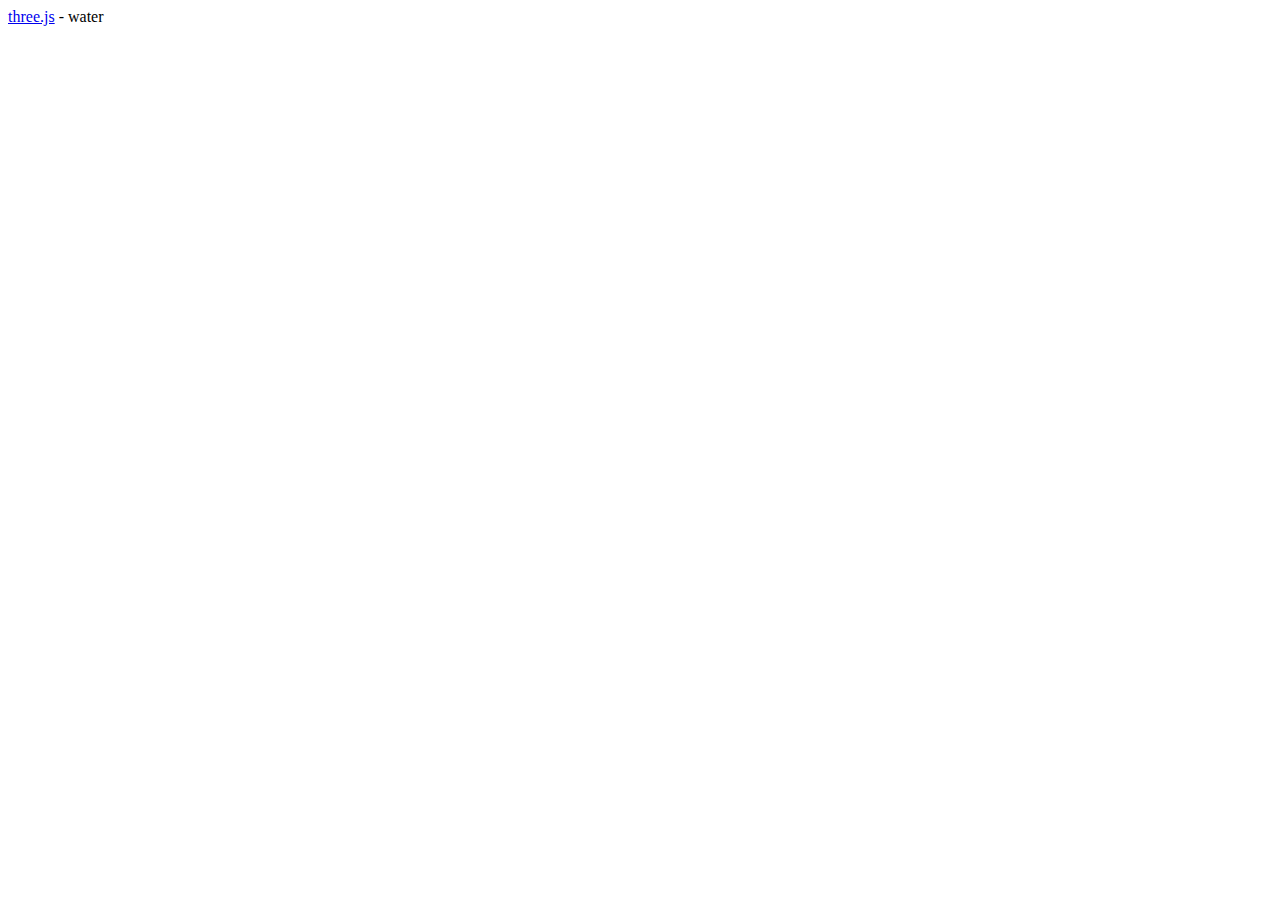
==== index.html @ 840e82a3 "add" ====
<!DOCTYPE html>
<html lang="en">
	<head>
		<title>three.js - water</title>
		<meta charset="utf-8">
		<meta name="viewport" content="width=device-width, user-scalable=no, minimum-scale=1.0, maximum-scale=1.0">
		<link type="text/css" rel="stylesheet" href="main.css">
	</head>
	<body>

		<div id="container"></div>
		<div id="info">
			<a href="https://threejs.org" target="_blank" rel="noopener noreferrer">three.js</a> - water
		</div>

		<!-- Import maps polyfill -->
		<!-- Remove this when import maps will be widely supported -->
		<script async src="https://unpkg.com/es-module-shims@1.3.6/dist/es-module-shims.js"></script>

		<script type="importmap">
			{
				"imports": {
					"three": "../build/three.module.js",
					"three/addons/": "./jsm/"
				}
			}
		</script>

		<script type="module">

			import * as THREE from 'three';

			import { GUI } from 'three/addons/libs/lil-gui.module.min.js';
			import { OrbitControls } from 'three/addons/controls/OrbitControls.js';
			import { Water } from 'three/addons/objects/Water2.js';

			let scene, camera, clock, renderer, water;

			let torusKnot;

			const params = {
				color: '#ffffff',
				scale: 4,
				flowX: 1,
				flowY: 1
			};

			init();
			animate();

			function init() {

				// scene

				scene = new THREE.Scene();

				// camera

				camera = new THREE.PerspectiveCamera( 45, window.innerWidth / window.innerHeight, 0.1, 200 );
				camera.position.set( - 15, 7, 15 );
				camera.lookAt( scene.position );

				// clock

				clock = new THREE.Clock();

				// mesh

				const torusKnotGeometry = new THREE.TorusKnotGeometry( 3, 1, 256, 32 );
				const torusKnotMaterial = new THREE.MeshNormalMaterial();

				torusKnot = new THREE.Mesh( torusKnotGeometry, torusKnotMaterial );
				torusKnot.position.y = 4;
				torusKnot.scale.set( 0.5, 0.5, 0.5 );
				scene.add( torusKnot );

				// ground

				const groundGeometry = new THREE.PlaneGeometry( 20, 20 );
				const groundMaterial = new THREE.MeshStandardMaterial( { roughness: 0.8, metalness: 0.4 } );
				const ground = new THREE.Mesh( groundGeometry, groundMaterial );
				ground.rotation.x = Math.PI * - 0.5;
				scene.add( ground );

				const textureLoader = new THREE.TextureLoader();
				textureLoader.load( 'textures/hardwood2_diffuse.jpg', function ( map ) {

					map.wrapS = THREE.RepeatWrapping;
					map.wrapT = THREE.RepeatWrapping;
					map.anisotropy = 16;
					map.repeat.set( 4, 4 );
					groundMaterial.map = map;
					groundMaterial.needsUpdate = true;

				} );

				// water

				const waterGeometry = new THREE.PlaneGeometry( 20, 20 );

				water = new Water( waterGeometry, {
					color: params.color,
					scale: params.scale,
					flowDirection: new THREE.Vector2( params.flowX, params.flowY ),
					textureWidth: 1024,
					textureHeight: 1024
				} );

				water.position.y = 1;
				water.rotation.x = Math.PI * - 0.5;
				scene.add( water );

				// skybox

				const cubeTextureLoader = new THREE.CubeTextureLoader();
				cubeTextureLoader.setPath( 'textures/cube/Park2/' );

				const cubeTexture = cubeTextureLoader.load( [
					'posx.jpg', 'negx.jpg',
					'posy.jpg', 'negy.jpg',
					'posz.jpg', 'negz.jpg'
				] );

				scene.background = cubeTexture;

				// light

				const ambientLight = new THREE.AmbientLight( 0xcccccc, 0.4 );
				scene.add( ambientLight );

				const directionalLight = new THREE.DirectionalLight( 0xffffff, 0.6 );
				directionalLight.position.set( - 1, 1, 1 );
				scene.add( directionalLight );

				// renderer

				renderer = new THREE.WebGLRenderer( { antialias: true } );
				renderer.setSize( window.innerWidth, window.innerHeight );
				renderer.setPixelRatio( window.devicePixelRatio );
				document.body.appendChild( renderer.domElement );

				// gui

				const gui = new GUI();

				gui.addColor( params, 'color' ).onChange( function ( value ) {

					water.material.uniforms[ 'color' ].value.set( value );

				} );
				gui.add( params, 'scale', 1, 10 ).onChange( function ( value ) {

					water.material.uniforms[ 'config' ].value.w = value;

				} );
				gui.add( params, 'flowX', - 1, 1 ).step( 0.01 ).onChange( function ( value ) {

					water.material.uniforms[ 'flowDirection' ].value.x = value;
					water.material.uniforms[ 'flowDirection' ].value.normalize();

				} );
				gui.add( params, 'flowY', - 1, 1 ).step( 0.01 ).onChange( function ( value ) {

					water.material.uniforms[ 'flowDirection' ].value.y = value;
					water.material.uniforms[ 'flowDirection' ].value.normalize();

				} );

				gui.open();

				//

				const controls = new OrbitControls( camera, renderer.domElement );
				controls.minDistance = 5;
				controls.maxDistance = 50;

				//

				window.addEventListener( 'resize', onWindowResize );

			}

			function onWindowResize() {

				camera.aspect = window.innerWidth / window.innerHeight;
				camera.updateProjectionMatrix();
				renderer.setSize( window.innerWidth, window.innerHeight );

			}

			function animate() {

				requestAnimationFrame( animate );

				render();

			}

			function render() {

				const delta = clock.getDelta();

				torusKnot.rotation.x += delta;
				torusKnot.rotation.y += delta * 0.5;

				renderer.render( scene, camera );

			}

		</script>

</body>
</html>
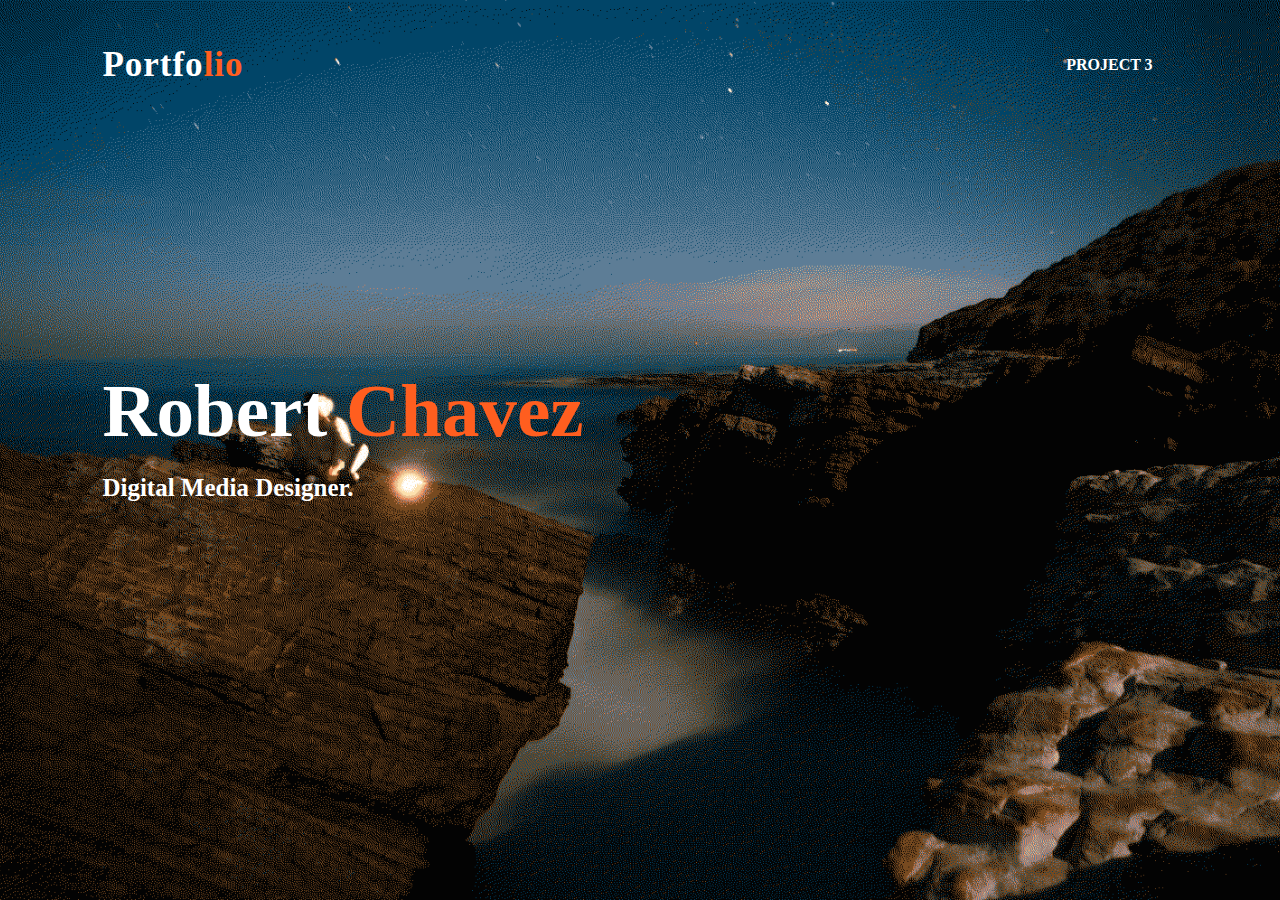
==== commit 2f914023: "add" ====
--- a/index.html
+++ b/index.html
@@ -1,213 +1,54 @@
 <!DOCTYPE html>
 <html lang="en">
-	<head>
-		<title>three.js - water</title>
-		<meta charset="utf-8">
-		<meta name="viewport" content="width=device-width, user-scalable=no, minimum-scale=1.0, maximum-scale=1.0">
-		<link type="text/css" rel="stylesheet" href="main.css">
-	</head>
-	<body>
 
-		<div id="container"></div>
-		<div id="info">
-			<a href="https://threejs.org" target="_blank" rel="noopener noreferrer">three.js</a> - water
+<head>
+
+
+
+  <title>Portfolio_RC</title>
+  <link rel="stylesheet" href="style.css">
+
+
+
+</head>
+
+
+
+<body>
+
+
+  <div class="home">
+		<nav>
+			<h2 class="logo">Portfo<span>lio</span></h2>
+			<ul>
+				<li><a href="./FISH/index.html">PROJECT 3</a></li>
+			
+          <!-- <li><a href="./Contact">Contact</a></li> -->
+        </ul>
+			<!-- <a href="#" class="btn">Subscribe</a> -->
+		</nav>
+
+		<div class="content">
+			<!-- <h4>Hello, my name is</h4> -->
+			<h1>Robert <span>Chavez</span></h1>
+			<h3>Digital Media Designer.</h3>
 		</div>
+	</div>
 
-		<!-- Import maps polyfill -->
-		<!-- Remove this when import maps will be widely supported -->
-		<script async src="https://unpkg.com/es-module-shims@1.3.6/dist/es-module-shims.js"></script>
 
-		<script type="importmap">
-			{
-				"imports": {
-					"three": "../build/three.module.js",
-					"three/addons/": "./jsm/"
-				}
-			}
-		</script>
 
-		<script type="module">
 
-			import * as THREE from 'three';
 
-			import { GUI } from 'three/addons/libs/lil-gui.module.min.js';
-			import { OrbitControls } from 'three/addons/controls/OrbitControls.js';
-			import { Water } from 'three/addons/objects/Water2.js';
 
-			let scene, camera, clock, renderer, water;
 
-			let torusKnot;
 
-			const params = {
-				color: '#ffffff',
-				scale: 4,
-				flowX: 1,
-				flowY: 1
-			};
 
-			init();
-			animate();
 
-			function init() {
 
-				// scene
 
-				scene = new THREE.Scene();
 
-				// camera
 
-				camera = new THREE.PerspectiveCamera( 45, window.innerWidth / window.innerHeight, 0.1, 200 );
-				camera.position.set( - 15, 7, 15 );
-				camera.lookAt( scene.position );
-
-				// clock
-
-				clock = new THREE.Clock();
-
-				// mesh
-
-				const torusKnotGeometry = new THREE.TorusKnotGeometry( 3, 1, 256, 32 );
-				const torusKnotMaterial = new THREE.MeshNormalMaterial();
-
-				torusKnot = new THREE.Mesh( torusKnotGeometry, torusKnotMaterial );
-				torusKnot.position.y = 4;
-				torusKnot.scale.set( 0.5, 0.5, 0.5 );
-				scene.add( torusKnot );
-
-				// ground
-
-				const groundGeometry = new THREE.PlaneGeometry( 20, 20 );
-				const groundMaterial = new THREE.MeshStandardMaterial( { roughness: 0.8, metalness: 0.4 } );
-				const ground = new THREE.Mesh( groundGeometry, groundMaterial );
-				ground.rotation.x = Math.PI * - 0.5;
-				scene.add( ground );
-
-				const textureLoader = new THREE.TextureLoader();
-				textureLoader.load( 'textures/hardwood2_diffuse.jpg', function ( map ) {
-
-					map.wrapS = THREE.RepeatWrapping;
-					map.wrapT = THREE.RepeatWrapping;
-					map.anisotropy = 16;
-					map.repeat.set( 4, 4 );
-					groundMaterial.map = map;
-					groundMaterial.needsUpdate = true;
-
-				} );
-
-				// water
-
-				const waterGeometry = new THREE.PlaneGeometry( 20, 20 );
-
-				water = new Water( waterGeometry, {
-					color: params.color,
-					scale: params.scale,
-					flowDirection: new THREE.Vector2( params.flowX, params.flowY ),
-					textureWidth: 1024,
-					textureHeight: 1024
-				} );
-
-				water.position.y = 1;
-				water.rotation.x = Math.PI * - 0.5;
-				scene.add( water );
-
-				// skybox
-
-				const cubeTextureLoader = new THREE.CubeTextureLoader();
-				cubeTextureLoader.setPath( 'textures/cube/Park2/' );
-
-				const cubeTexture = cubeTextureLoader.load( [
-					'posx.jpg', 'negx.jpg',
-					'posy.jpg', 'negy.jpg',
-					'posz.jpg', 'negz.jpg'
-				] );
-
-				scene.background = cubeTexture;
-
-				// light
-
-				const ambientLight = new THREE.AmbientLight( 0xcccccc, 0.4 );
-				scene.add( ambientLight );
-
-				const directionalLight = new THREE.DirectionalLight( 0xffffff, 0.6 );
-				directionalLight.position.set( - 1, 1, 1 );
-				scene.add( directionalLight );
-
-				// renderer
-
-				renderer = new THREE.WebGLRenderer( { antialias: true } );
-				renderer.setSize( window.innerWidth, window.innerHeight );
-				renderer.setPixelRatio( window.devicePixelRatio );
-				document.body.appendChild( renderer.domElement );
-
-				// gui
-
-				const gui = new GUI();
-
-				gui.addColor( params, 'color' ).onChange( function ( value ) {
-
-					water.material.uniforms[ 'color' ].value.set( value );
-
-				} );
-				gui.add( params, 'scale', 1, 10 ).onChange( function ( value ) {
-
-					water.material.uniforms[ 'config' ].value.w = value;
-
-				} );
-				gui.add( params, 'flowX', - 1, 1 ).step( 0.01 ).onChange( function ( value ) {
-
-					water.material.uniforms[ 'flowDirection' ].value.x = value;
-					water.material.uniforms[ 'flowDirection' ].value.normalize();
-
-				} );
-				gui.add( params, 'flowY', - 1, 1 ).step( 0.01 ).onChange( function ( value ) {
-
-					water.material.uniforms[ 'flowDirection' ].value.y = value;
-					water.material.uniforms[ 'flowDirection' ].value.normalize();
-
-				} );
-
-				gui.open();
-
-				//
-
-				const controls = new OrbitControls( camera, renderer.domElement );
-				controls.minDistance = 5;
-				controls.maxDistance = 50;
-
-				//
-
-				window.addEventListener( 'resize', onWindowResize );
-
-			}
-
-			function onWindowResize() {
-
-				camera.aspect = window.innerWidth / window.innerHeight;
-				camera.updateProjectionMatrix();
-				renderer.setSize( window.innerWidth, window.innerHeight );
-
-			}
-
-			function animate() {
-
-				requestAnimationFrame( animate );
-
-				render();
-
-			}
-
-			function render() {
-
-				const delta = clock.getDelta();
-
-				torusKnot.rotation.x += delta;
-				torusKnot.rotation.y += delta * 0.5;
-
-				renderer.render( scene, camera );
-
-			}
-
-		</script>
 
 </body>
+
 </html>
--- a/style.css
+++ b/style.css
@@ -0,0 +1,592 @@
+ @font-face {
+   font-family: aqua;
+   src: url(./dither/aqua.ttf);
+ }
+
+ * {
+   padding: 0;
+   margin: 0;
+   font-family: 'aqua';
+   box-sizing: border-box;
+ }
+
+
+
+ .home {
+   height: 100vh;
+   width: 100%;
+   background-image: url("dither/me copy.jpg");
+   background-size: cover;
+   background-position: center;
+ }
+
+
+
+
+ .about {
+   width: 100%;
+   height: 100vh;
+   background-color: black;
+
+ }
+
+
+
+ .about img{
+   height: auto;
+   width: 420px;
+   padding-left: 0px ;
+
+ }
+
+  .about-text{
+    width: 550px;
+
+  }
+
+  .main {
+    width: 1130px;
+    max-width: 95%;
+    margin: 0 auto;
+    display: flex;
+    align-items: center;
+    justify-content: space-around;
+
+  }
+
+  .abouttext h1 {
+    color: white;
+    font-size: 70px;
+    text-transform: capitalize;
+    margin-bottom: 20px;
+  }
+
+
+  .abouttext h5 {
+    color: white;
+    font-size: 25px;
+    text-transform: capitalize;
+    margin-bottom: 25px;
+    letter-spacing: 2px;
+  }
+
+.abouttext p{
+    color: #fcfc;
+    width: 600px;
+    letter-spacing: 1px;
+    line-height: 28px;
+    font-size: 18px;
+    margin-bottom: 45px;
+}
+
+
+
+
+
+
+ nav {
+   display: flex;
+   align-items: center;
+   justify-content: space-between;
+   padding-top: 45px;
+   padding-left: 8%;
+   padding-right: 8%;
+ }
+
+ .logo {
+   color: white;
+   font-size: 35px;
+   letter-spacing: 1px;
+   cursor: pointer;
+ }
+
+ span {
+   color: #ff5e1f;
+ }
+
+ nav ul li {
+   list-style-type: none;
+   display: inline-block;
+   padding: 10px 25px;
+ }
+
+ nav ul li a {
+   color: white;
+   text-decoration: none;
+   font-weight: bold;
+   text-transform: capitalize;
+   list-style-type: none;
+ }
+
+ nav ul li a:hover {
+   color: #f9004d;
+   transition: .4s;
+   list-style-type: none;
+ }
+
+ li {
+   list-style-type: none;
+ }
+
+ a {
+   color: black;
+   text-decoration: none;
+   font-weight: bold;
+   text-transform: capitalize;
+ }
+
+ a:hover {
+   color: #f9004d;
+   transition: .4s;
+ }
+
+ .content {
+   position: absolute;
+   top: 50%;
+   left: 8%;
+   transform: translateY(-50%);
+ }
+
+ h1 {
+   color: white;
+   margin: 20px 0px 20px;
+   font-size: 75px;
+ }
+
+ h3 {
+   color: white;
+   font-size: 25px;
+   margin-bottom: 50px;
+ }
+
+ h4 {
+   color: #fcfc;
+   letter-spacing: 2px;
+   font-size: 20px;
+ }
+
+ .container {
+   display: flex;
+   flex-direction: column;
+   justify-content: center;
+   align-items: center;
+   text-align: center;
+   margin: 40px 20px 0 20px;
+ }
+
+ .container .heading {
+   width: 50%;
+   padding-bottom: 50px;
+ }
+
+ .container .heading h3 {
+   font-size: 3em;
+   font-weight: bolder;
+   padding-bottom: 10px;
+   border-bottom: 3px solid #222;
+ }
+
+ .container .heading h3 span {
+   font-weight: 100;
+ }
+
+ .container .box {
+   display: flex;
+   flex-direction: row;
+   justify-content: space-between;
+ }
+
+ .container .box .row {
+   display: flex;
+   flex-direction: column;
+   width: 32.5%;
+ }
+
+ .container .box .row img {
+   width: 100%;
+   padding-bottom: 15px;
+   border-radius: 5px;
+ }
+
+ .container .box .row video {
+   width: 100%;
+   padding-bottom: 15px;
+   border-radius: 5px;
+ }
+
+ .container .btn {
+   margin: 40px 0 70px 0;
+   background: #222;
+   padding: 15px 40px;
+   border-radius: 5px;
+ }
+
+ .container .btn a {
+   color: #fff;
+   font-size: 1.2em;
+   text-decoration: none;
+   font-weight: bolder;
+   letter-spacing: 3px;
+ }
+
+ .tess {
+   position: relative;
+   width: 400px;
+ }
+
+ .image_img {
+   display: block;
+   width: 100%;
+ }
+
+ .thisoverlay {
+   position: absolute;
+   top: 0;
+   left: 0;
+   /* right: 0;
+     bottom: 0; */
+   height: 100%;
+   width: 100%;
+   background: rgba(0, 0, 0, 0.6);
+   color: white;
+   font-family: aqua;
+   display: flex;
+   flex-direction: column;
+   align-items: center;
+   justify-content: center;
+   opacity: 0;
+   transition: opacity 0.25s;
+ }
+
+ .tess:hover .thisoverlay {
+   opacity: 1;
+ }
+
+ .title_overlay {
+   font-size: 1em;
+   font-weight: bold;
+   position: absolute;
+ }
+
+  .title_overlay a {
+    color: white;
+    text-decoration: none;
+    font-size: large;
+  }
+
+
+  @font-face {
+    font-family: aqua;
+    src: url(./dither/aqua.ttf);
+  }
+
+  * {
+    padding: 0;
+    margin: 0;
+    font-family: 'aqua';
+    box-sizing: border-box;
+  }
+
+
+
+  .home {
+    height: 100vh;
+    width: 100%;
+    background-image: url("dither/me copy.jpg");
+    background-size: cover;
+    background-position: center;
+  }
+
+
+
+
+  .about {
+    width: 100%;
+    height: 100vh;
+    background-color: black;
+
+  }
+
+
+
+  .about img{
+    height: auto;
+    width: 420px;
+    padding-left: 0px ;
+
+  }
+
+   .about-text{
+     width: 550px;
+
+   }
+
+   .main {
+     width: 1130px;
+     max-width: 95%;
+     margin: 0 auto;
+     display: flex;
+     align-items: center;
+     justify-content: space-around;
+
+   }
+
+   .abouttext h1 {
+     color: white;
+     font-size: 70px;
+     text-transform: capitalize;
+     margin-bottom: 20px;
+   }
+
+
+   .abouttext h5 {
+     color: white;
+     font-size: 25px;
+     text-transform: capitalize;
+     margin-bottom: 25px;
+     letter-spacing: 2px;
+   }
+
+ .abouttext p{
+     color: #fcfc;
+     width: 600px;
+     letter-spacing: 1px;
+     line-height: 28px;
+     font-size: 18px;
+     margin-bottom: 45px;
+ }
+
+
+
+
+
+
+  nav {
+    display: flex;
+    align-items: center;
+    justify-content: space-between;
+    padding-top: 45px;
+    padding-left: 8%;
+    padding-right: 8%;
+  }
+
+  .logo {
+    color: white;
+    font-size: 35px;
+    letter-spacing: 1px;
+    cursor: pointer;
+  }
+
+  span {
+    color: #ff5e1f;
+  }
+
+  nav ul li {
+    list-style-type: none;
+    display: inline-block;
+    padding: 10px 25px;
+  }
+
+  nav ul li a {
+    color: white;
+    text-decoration: none;
+    font-weight: bold;
+    text-transform: capitalize;
+    list-style-type: none;
+  }
+
+  nav ul li a:hover {
+    color: #f9004d;
+    transition: .4s;
+    list-style-type: none;
+  }
+
+  li {
+    list-style-type: none;
+  }
+
+  a {
+    color: black;
+    text-decoration: none;
+    font-weight: bold;
+    text-transform: capitalize;
+  }
+
+  a:hover {
+    color: #f9004d;
+    transition: .4s;
+  }
+
+  .content {
+    position: absolute;
+    top: 50%;
+    left: 8%;
+    transform: translateY(-50%);
+  }
+
+  h1 {
+    color: white;
+    margin: 20px 0px 20px;
+    font-size: 75px;
+  }
+
+  h3 {
+    color: white;
+    font-size: 25px;
+    margin-bottom: 50px;
+  }
+
+  h4 {
+    color: #fcfc;
+    letter-spacing: 2px;
+    font-size: 20px;
+  }
+
+  .container {
+    display: flex;
+    flex-direction: column;
+    justify-content: center;
+    align-items: center;
+    text-align: center;
+    margin: 40px 20px 0 20px;
+  }
+
+  .container .heading {
+    width: 50%;
+    padding-bottom: 50px;
+  }
+
+  .container .heading h3 {
+    font-size: 3em;
+    font-weight: bolder;
+    padding-bottom: 10px;
+    border-bottom: 3px solid #222;
+  }
+
+  .container .heading h3 span {
+    font-weight: 100;
+  }
+
+  .container .box {
+    display: flex;
+    flex-direction: row;
+    justify-content: space-between;
+  }
+
+  .container .box .row {
+    display: flex;
+    flex-direction: column;
+    width: 32.5%;
+  }
+
+  .container .box .row img {
+    width: 100%;
+    padding-bottom: 15px;
+    border-radius: 5px;
+  }
+
+  .container .box .row video {
+    width: 100%;
+    padding-bottom: 15px;
+    border-radius: 5px;
+  }
+
+  .container .btn {
+    margin: 40px 0 70px 0;
+    background: #222;
+    padding: 15px 40px;
+    border-radius: 5px;
+  }
+
+  .container .btn a {
+    color: #fff;
+    font-size: 1.2em;
+    text-decoration: none;
+    font-weight: bolder;
+    letter-spacing: 3px;
+  }
+
+  .tess {
+    position: relative;
+    width: 400px;
+  }
+
+  .image_img {
+    display: block;
+    width: 100%;
+  }
+
+  .thisoverlay {
+    position: absolute;
+    top: 0;
+    left: 0;
+    /* right: 0;
+      bottom: 0; */
+    height: 100%;
+    width: 100%;
+    background: rgba(0, 0, 0, 0.6);
+    color: white;
+    font-family: aqua;
+    display: flex;
+    flex-direction: column;
+    align-items: center;
+    justify-content: center;
+    opacity: 0;
+    transition: opacity 0.25s;
+  }
+
+  .tess:hover .thisoverlay {
+    opacity: 1;
+  }
+
+  .title_overlay {
+    font-size: 1em;
+    font-weight: bold;
+    position: absolute;
+  }
+
+   .title_overlay a {
+     color: white;
+     text-decoration: none;
+     font-size: large;
+   }
+
+
+
+  @media only screen and (max-width: 769px) {
+    .container .box {
+      flex-direction: column;
+    }
+
+    .container .box .row {
+      width: 100%;
+    }
+  }
+
+  @media only screen and (max-width: 643px) {
+    .container .heading {
+      width: 100%;
+    }
+
+    .container .heading h3 {
+      font-size: 1em;
+    }
+
+ @media only screen and (max-width: 769px) {
+   .container .box {
+     flex-direction: column;
+   }
+
+   .container .box .row {
+     width: 100%;
+   }
+ }
+
+ @media only screen and (max-width: 643px) {
+   .container .heading {
+     width: 100%;
+   }
+
+   .container .heading h3 {
+     font-size: 1em;
+   }
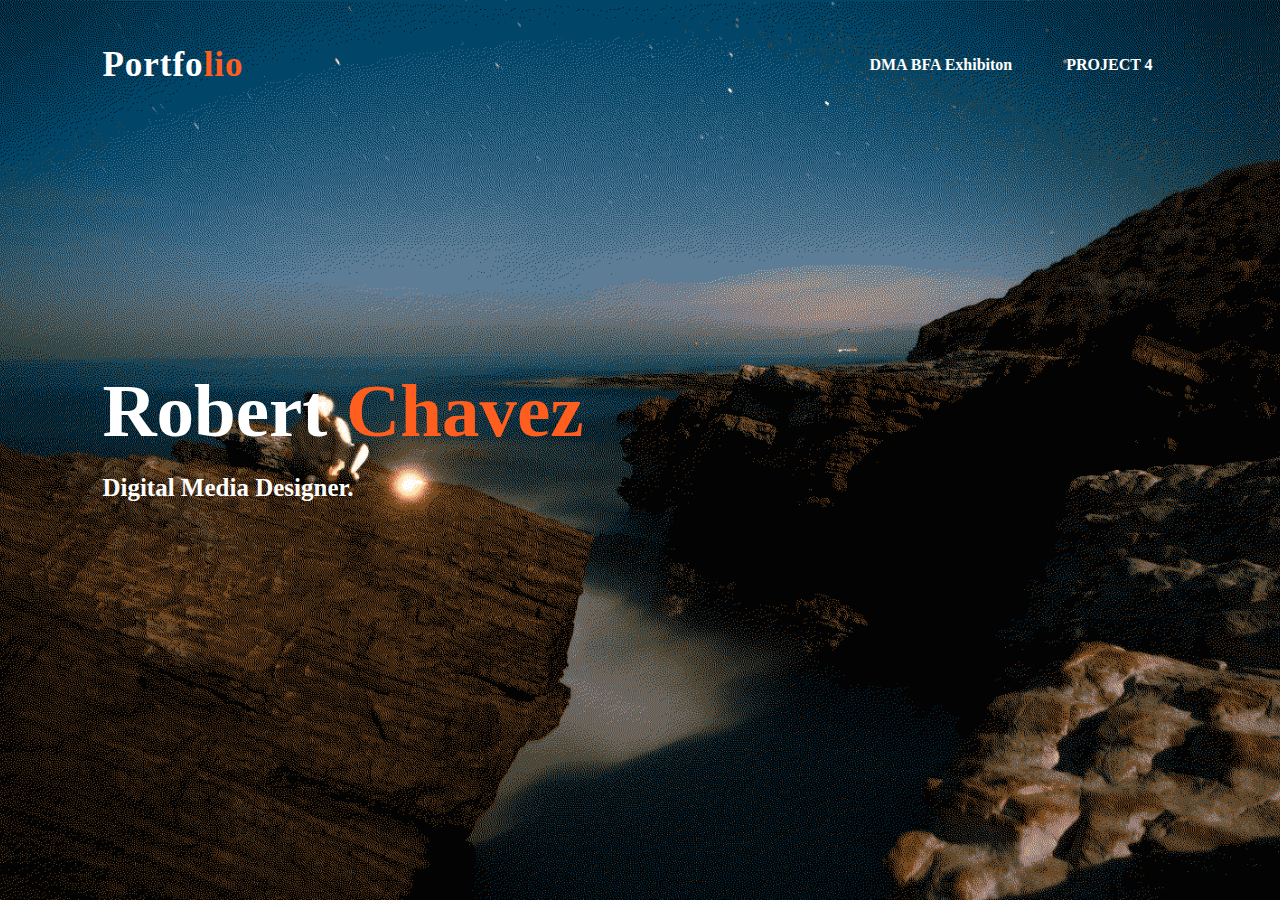
==== commit 56dd4b0d: "add" ====
--- a/index.html
+++ b/index.html
@@ -21,8 +21,9 @@
 		<nav>
 			<h2 class="logo">Portfo<span>lio</span></h2>
 			<ul>
-				<li><a href="./FISH/index.html">PROJECT 3</a></li>
-			
+				<li><a href="./FISH/index.html">DMA BFA Exhibiton</a></li>
+        <li><a href="./FISH/test.html">PROJECT 4</a></li>
+
           <!-- <li><a href="./Contact">Contact</a></li> -->
         </ul>
 			<!-- <a href="#" class="btn">Subscribe</a> -->
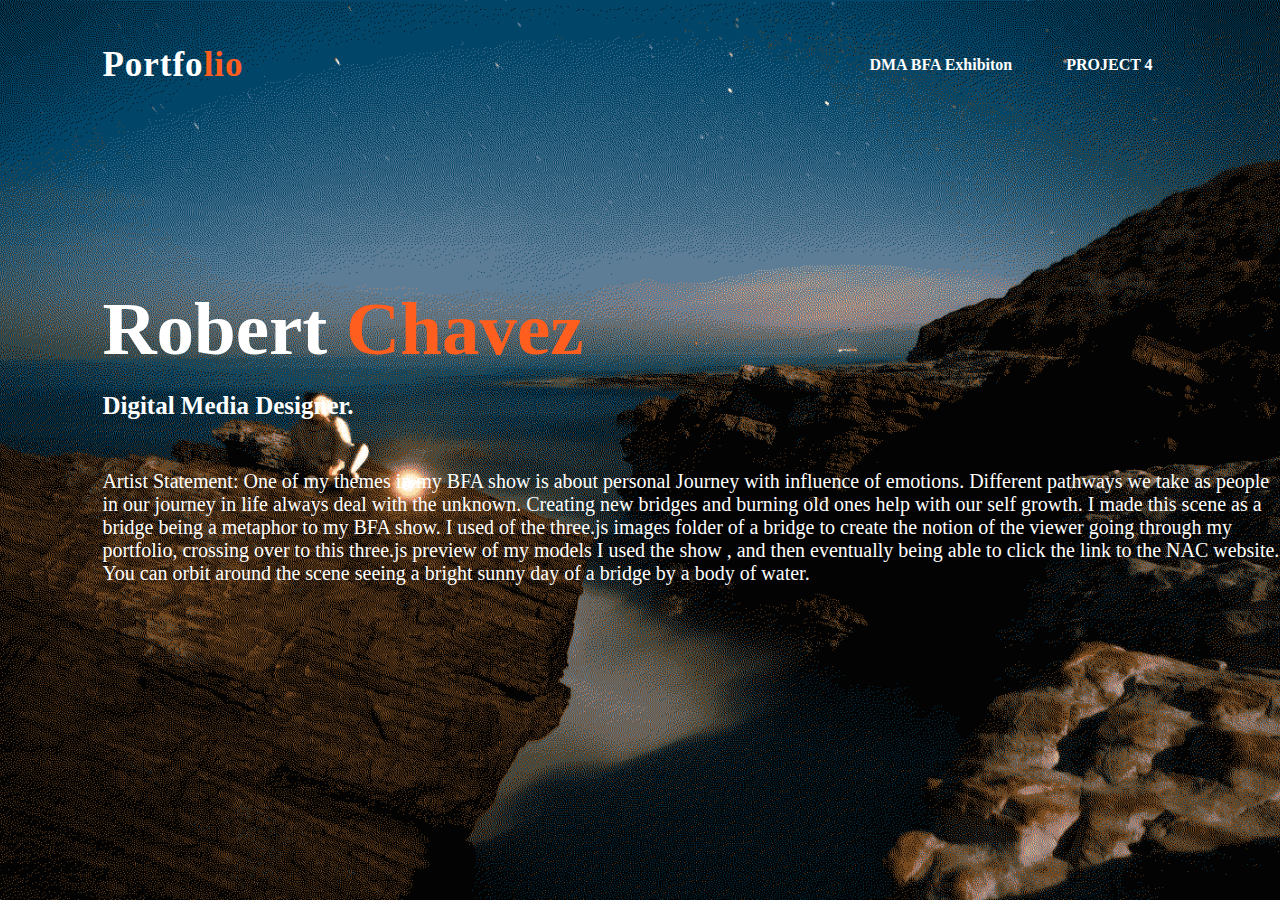
==== commit 15712be8: "add" ====
--- a/index.html
+++ b/index.html
@@ -33,6 +33,15 @@
 			<!-- <h4>Hello, my name is</h4> -->
 			<h1>Robert <span>Chavez</span></h1>
 			<h3>Digital Media Designer.</h3>
+
+      <p>Artist Statement: One of my themes in my BFA show is about personal Journey with influence of emotions.
+        Different pathways we take as people in our journey in life always deal with the unknown.
+        Creating new bridges and burning old ones help with our self growth.
+        I made this scene as a  bridge being a metaphor  to my BFA show. I
+        used of the three.js images folder of a bridge to create the notion of the viewer going through my portfolio,
+        crossing over to this three.js preview of my models I used the show , and then eventually
+        being able to click the link to the NAC website.
+        You can orbit around the scene seeing a bright sunny day of a bridge by a body of water. </p>
 		</div>
 	</div>
 
--- a/style.css
+++ b/style.css
@@ -156,6 +156,12 @@
  h3 {
    color: white;
    font-size: 25px;
+   margin-bottom: 50px;
+ }
+
+ p {
+   color: white;
+   font-size: 20px;
    margin-bottom: 50px;
  }
 
